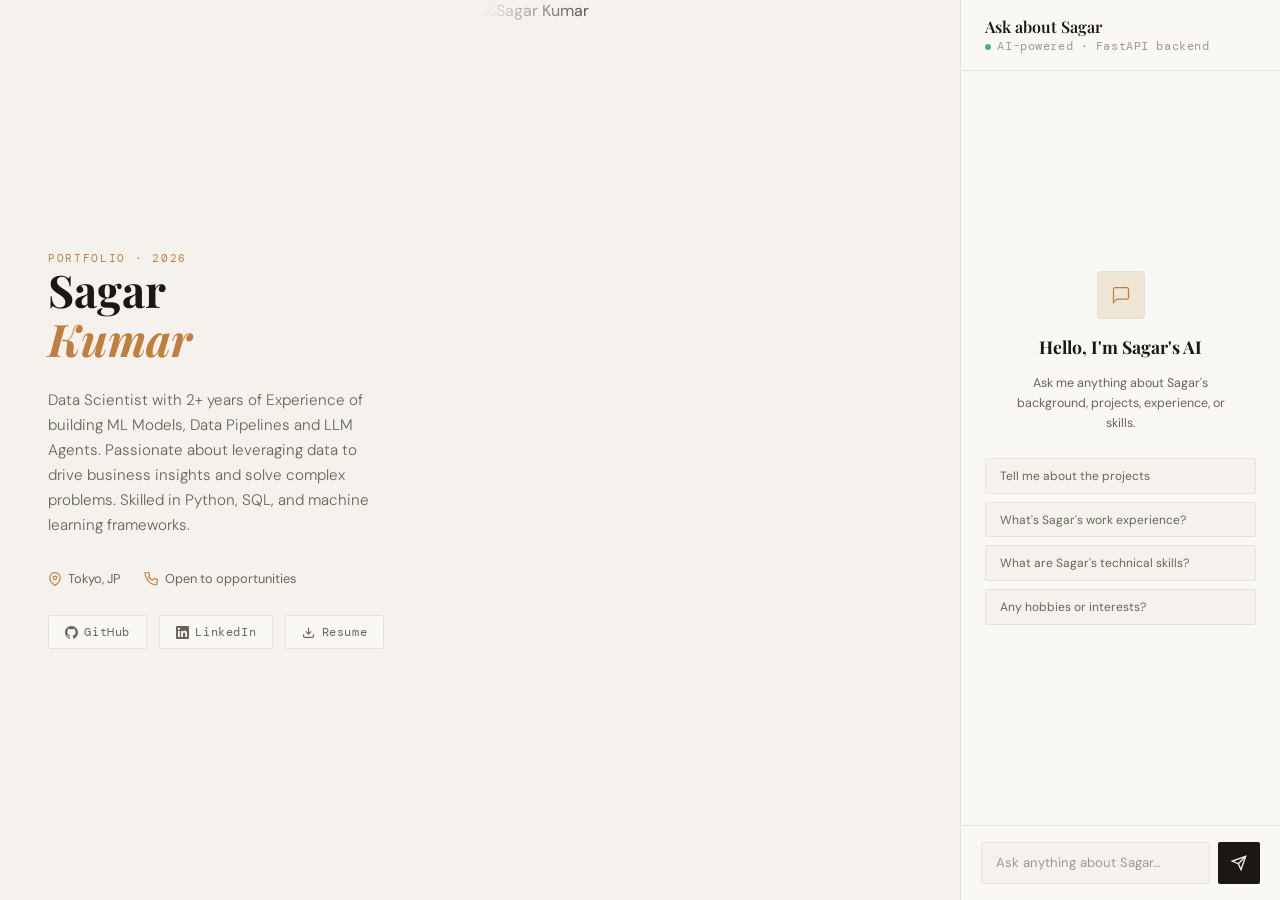
==== static/new-index.html @ 27c22b75 "New UI and backend" ====
<!DOCTYPE html>
<html lang="en">
<head>
  <meta charset="UTF-8">
  <meta name="viewport" content="width=device-width, initial-scale=1.0">
  <title>Portfolio · Sagar K</title>
  <link href="https://fonts.googleapis.com/css2?family=Playfair+Display:ital,wght@0,400;0,600;1,400&family=DM+Sans:wght@300;400;500&family=DM+Mono:wght@400;500&display=swap" rel="stylesheet">
  <link rel="stylesheet" href="/static/new-styles.css">
</head>
<body>

<div id="app">

  <!-- ══ RESUME PANEL ══ -->
  <div id="resume-panel">

    <!-- HERO -->
    <div class="hero">
      <div class="hero-left">
        <div>
          <p class="eyebrow">Portfolio · 2026</p>
          <h1 class="name">Sagar<br><em>Kumar</em></h1>
        </div>

        <p class="tagline">
          Data Scientist with 2+ years of Experience of building ML Models, Data Pipelines and LLM Agents. Passionate about leveraging data to drive business insights and solve complex problems.
          Skilled in Python, SQL, and machine learning frameworks.

        </p>

        <div class="meta-row">
          <span class="meta-item">
            <svg viewBox="0 0 24 24" fill="none" stroke="currentColor" stroke-width="2">
              <path d="M21 10c0 7-9 13-9 13s-9-6-9-13a9 9 0 0 1 18 0z"/>
              <circle cx="12" cy="10" r="3"/>
            </svg>
            Tokyo, JP
          </span>
          <span class="meta-item">
            <svg viewBox="0 0 24 24" fill="none" stroke="currentColor" stroke-width="2">
              <path d="M22 16.92v3a2 2 0 0 1-2.18 2 19.79 19.79 0 0 1-8.63-3.07A19.5 19.5 0 0 1 4.69 11.25 19.79 19.79 0 0 1 1.61 2.66 2 2 0 0 1 3.58.46h3a2 2 0 0 1 2 1.72c.127.96.361 1.903.7 2.81a2 2 0 0 1-.45 2.11L7.91 7.91a16 16 0 0 0 6.08 6.08l1.81-1.81a2 2 0 0 1 2.11-.45c.907.339 1.85.573 2.81.7A2 2 0 0 1 22 16.92z"/>
            </svg>
            Open to opportunities
          </span>
        </div>

        <div class="social-row">
          <a class="social-btn" href="https://github.com/sagarkumardse">
            <svg viewBox="0 0 24 24" fill="currentColor">
              <path d="M12 0c-6.626 0-12 5.373-12 12 0 5.302 3.438 9.8 8.207 11.387.599.111.793-.261.793-.577v-2.234c-3.338.726-4.033-1.416-4.033-1.416-.546-1.387-1.333-1.756-1.333-1.756-1.089-.745.083-.729.083-.729 1.205.084 1.839 1.237 1.839 1.237 1.07 1.834 2.807 1.304 3.492.997.107-.775.418-1.305.762-1.604-2.665-.305-5.467-1.334-5.467-5.931 0-1.311.469-2.381 1.236-3.221-.124-.303-.535-1.524.117-3.176 0 0 1.008-.322 3.301 1.23.957-.266 1.983-.399 3.003-.404 1.02.005 2.047.138 3.006.404 2.291-1.552 3.297-1.23 3.297-1.23.653 1.653.242 2.874.118 3.176.77.84 1.235 1.911 1.235 3.221 0 4.609-2.807 5.624-5.479 5.921.43.372.823 1.102.823 2.222v3.293c0 .319.192.694.801.576 4.765-1.589 8.199-6.086 8.199-11.386 0-6.627-5.373-12-12-12z"/>
            </svg>
            GitHub
          </a>
          <a class="social-btn" href="https://www.linkedin.com/in/sagar-kumar-6b721a19b/">
            <svg viewBox="0 0 24 24" fill="currentColor">
              <path d="M20.447 20.452h-3.554v-5.569c0-1.328-.027-3.037-1.852-3.037-1.853 0-2.136 1.445-2.136 2.939v5.667H9.351V9h3.414v1.561h.046c.477-.9 1.637-1.85 3.37-1.85 3.601 0 4.267 2.37 4.267 5.455v6.286zM5.337 7.433a2.062 2.062 0 0 1-2.063-2.065 2.064 2.064 0 1 1 2.063 2.065zm1.782 13.019H3.555V9h3.564v11.452zM22.225 0H1.771C.792 0 0 .774 0 1.729v20.542C0 23.227.792 24 1.771 24h20.451C23.2 24 24 23.227 24 22.271V1.729C24 .774 23.2 0 22.222 0h.003z"/>
            </svg>
            LinkedIn
          </a>
          <a class="social-btn" href="/static/images/Sagar.pdf">
            <svg viewBox="0 0 24 24" fill="none" stroke="currentColor" stroke-width="2">
              <path d="M21 15v4a2 2 0 0 1-2 2H5a2 2 0 0 1-2-2v-4"/>
              <polyline points="7 10 12 15 17 10"/>
              <line x1="12" y1="15" x2="12" y2="3"/>
            </svg>
            Resume
          </a>
        </div>
      </div>

      <div class="hero-right">
        <img class="hero-photo" src="/static/images/me_main.JPG" alt="Sagar Kumar" />
        <div class="hero-photo-overlay"></div>
      </div>
    </div>

    <!-- EXPERIENCE SECTION -->
    <div class="resume-section" id="section-experience">
      <div class="section-label">
        <span class="section-label-text">Experience</span>
        <div class="section-label-line"></div>
      </div>
      <div class="scroll-hint">scroll</div>
      <div class="h-scroll-track">
        <div class="h-scroll-inner">

          <div class="card highlight">
            <div class="card-tag">2025 - Present</div>
            <h3>Data Scientist / ML Engineer</h3>
            <p>Improved fraud and forced churn detection models to 70% precision and recall, optimized models with GridSearchCV/Optuna, and reduced sales forecasting error from 35% to 10% using LSTM.</p>
            <div class="card-meta">Rakuten Mobile - Tokyo, Japan</div>
            <div class="tag-list">
              <span class="tag">Fraud Detection</span>
              <span class="tag">Forecasting</span>
              <span class="tag">Customer Analytics</span>
            </div>
          </div>

          <div class="card">
            <div class="card-tag">2024 - 2025</div>
            <h3>Data Science Engineer</h3>
            <p>Integrated 100+ features and 15,000+ subfeatures into pipelines, refactored and tested transformer-based libraries, and developed 20+ pytest classes for edge cases.</p>
            <div class="card-meta">Rakuten Group - Tokyo, Japan</div>
            <div class="tag-list">
              <span class="tag">Search Systems</span>
              <span class="tag">Feature Engineering</span>
              <span class="tag">Data Pipelines</span>
            </div>
          </div>

          <div class="card">
            <div class="card-tag">2023 - 2023</div>
            <h3>Machine Learning Intern</h3>
            <p>Built scalable backend ML features, implemented RAG systems with OpenAI models, and improved recommendation latency by 10x.</p>
            <div class="card-meta">Stealth Startup - USA (Remote)</div>
            <div class="tag-list">
              <span class="tag">LLMs</span>
              <span class="tag">RAG</span>
              <span class="tag">Backend ML</span>
            </div>
          </div>

          <div class="card">
            <div class="card-tag">2022 - 2022</div>
            <h3>Data Intern</h3>
            <p>Built ETL flows from 10+ sources, automated EDA pipelines, and improved EDA/RCA efficiency by 1.5x through daily analytics workflows.</p>
            <div class="card-meta">Front Row - India</div>
            <div class="tag-list">
              <span class="tag">Data Analysis</span>
              <span class="tag">Automation</span>
            </div>
          </div>

        </div>
      </div>
    </div>
    <!-- PROJECTS SECTION -->
    <div class="resume-section" id="section-projects">
      <div class="section-label">
        <span class="section-label-text">Personal Projects</span>
        <div class="section-label-line"></div>
      </div>
      <div class="scroll-hint">scroll</div>
      <div class="h-scroll-track">
        <div class="h-scroll-inner">

          <div class="card wide">
            <div class="card-imgs-row">
              <div class="card-img-sm">Model Inputs</div>
              <div class="card-img-sm">Backtest</div>
            </div>
            <div class="card-tag">Research Project 2023</div>
            <h3>Algorithmic Trading Using CNN</h3>
            <p>Converted stock data into indicator images, improved generalization by 75% with sector-wise model stacking, and outperformed market benchmark with 10.68% returns.</p>
            <div class="tag-list">
              <span class="tag">CNN</span>
              <span class="tag">Deep Learning</span>
              <span class="tag">Technical Indicators</span>
            </div>
          </div>

          <div class="card">
            <div class="card-img">Summarizer Demo</div>
            <div class="card-tag">LLM Project</div>
            <h3>YouTube Video Summarizer</h3>
            <p>Built a video summarization web app with multi-model support and improved runtime by 33% using keyword-search optimization.</p>
            <div class="tag-list">
              <span class="tag">Python</span>
              <span class="tag">LLM</span>
              <span class="tag">Transformers</span>
              <span class="tag">Streamlit</span>
            </div>
          </div>

          <div class="card">
            <div class="card-img">Deepfake Benchmark</div>
            <div class="card-tag">Computer Vision</div>
            <h3>Deepfake Detection</h3>
            <p>Trained deepfake classifiers on 10,000 images, achieved 88.7% accuracy, and ranked in the top 5% in a Kaggle competition.</p>
            <div class="tag-list">
              <span class="tag">CNN</span>
              <span class="tag">Deep Learning</span>
            </div>
          </div>

          <div class="card">
            <div class="card-img">MNIST Results</div>
            <div class="card-tag">Model Comparison</div>
            <h3>Image Classification with FCNN &amp; Autoencoders</h3>
            <p>Compared FCNN and Autoencoders on MNIST, reaching 97% accuracy on clean data and 94.1% on noisy samples.</p>
            <div class="tag-list">
              <span class="tag">Deep Learning</span>
            </div>
          </div>

        </div>
      </div>
    </div>
    <!-- EDUCATION SECTION -->
    <div class="resume-section" id="section-education">
      <div class="section-label">
        <span class="section-label-text">Education</span>
        <div class="section-label-line"></div>
      </div>
      <div class="h-scroll-track">
        <div class="h-scroll-inner">

          <div class="card wide highlight">
            <div class="card-tag">2019 - 2023</div>
            <h3>B.Tech, Data Science &amp; Engineering</h3>
            <p>Indian Institute of Technology, India</p>
            <div class="card-meta">GPA: 7.90 / 10.0</div>
            <div class="tag-list">
              <span class="tag">Data Science</span>
              <span class="tag">Engineering</span>
              <span class="tag">Mathematics</span>
            </div>
          </div>

          <div class="card">
            <div class="card-tag">2019</div>
            <h3>Senior Secondary (Grade 12)</h3>
            <p>CBSE Board, India, Major: Mathematics</p>
            <div class="card-meta">GPA: 9.2 / 10.0</div>
          </div>

          <div class="card">
            <div class="card-tag">2017</div>
            <h3>Secondary (Grade 10)</h3>
            <p>CBSE Board, India, Major: Mathematics</p>
            <div class="card-meta">GPA: 9.2 / 10.0</div>
          </div>

          <div class="card">
            <div class="card-tag">Certification 2020</div>
            <h3>Algorithmic Toolbox</h3>
            <p>Coursera</p>
          </div>

          <div class="card">
            <div class="card-tag">Certification 2020</div>
            <h3>AI for Everyone</h3>
            <p>Coursera</p>
          </div>

          <div class="card">
            <div class="card-tag">Certification 2021</div>
            <h3>Cloud Engineering Track</h3>
            <p></p>
          </div>

          <div class="card">
            <div class="card-tag">Certification 2021</div>
            <h3>Data Science and Machine Learning Track</h3>
            <p></p>
          </div>

        </div>
      </div>
    </div>
    <!-- SKILLS SECTION -->
    <div class="resume-section" id="section-skills">
      <div class="section-label">
        <span class="section-label-text">Skills</span>
        <div class="section-label-line"></div>
      </div>
      <div class="h-scroll-track">
        <div class="h-scroll-inner">

          <div class="card">
            <div class="card-tag">Languages</div>
            <h3>Programming</h3>
            <div style="margin-top: 0.75rem;">
              <div class="skill-bar"><div class="skill-label"><span>Python</span><span>Expert</span></div><div class="skill-track"><div class="skill-fill" style="width:92%"></div></div></div>
              <div class="skill-bar"><div class="skill-label"><span>SQL</span><span>Expert</span></div><div class="skill-track"><div class="skill-fill" style="width:90%"></div></div></div>
            </div>
          </div>

          <div class="card">
            <div class="card-tag">Infrastructure</div>
            <h3>Cloud &amp; Tools</h3>
            <div style="margin-top: 0.75rem;">
              <div class="skill-bar"><div class="skill-label"><span>GCP</span><span>Intermediate</span></div><div class="skill-track"><div class="skill-fill" style="width:60%"></div></div></div>
              <div class="skill-bar"><div class="skill-label"><span>Pyspark</span><span>Advanced</span></div><div class="skill-track"><div class="skill-fill" style="width:85%"></div></div></div>
              <div class="skill-bar"><div class="skill-label"><span>TensorFlow</span><span>Advanced</span></div><div class="skill-track"><div class="skill-fill" style="width:80%"></div></div></div>
              <div class="skill-bar"><div class="skill-label"><span>GitHub</span><span>Advanced</span></div><div class="skill-track"><div class="skill-fill" style="width:78%"></div></div></div>
            </div>
          </div>

          <div class="card">
            <div class="card-tag">Skills</div>
            <h3>Analytics and ML</h3>
            <div style="margin-top: 0.75rem;">
              <div class="skill-bar"><div class="skill-label"><span>Machine Learning and Stats</span><span>Expert</span></div><div class="skill-track"><div class="skill-fill" style="width:92%"></div></div></div>
              <div class="skill-bar"><div class="skill-label"><span>Deep Learning</span><span>Intermediate</span></div><div class="skill-track"><div class="skill-fill" style="width:60%"></div></div></div>
              <div class="skill-bar"><div class="skill-label"><span>Analytics</span><span>Advanced</span></div><div class="skill-track"><div class="skill-fill" style="width:82%"></div></div></div>
            </div>
          </div>

        </div>
      </div>
    </div>

    <!-- HOBBIES SECTION -->
    <div class="resume-section" id="section-hobbies">
      <div class="section-label">
        <span class="section-label-text">Hobbies &amp; Interests</span>
        <div class="section-label-line"></div>
      </div>
      <div class="h-scroll-track">
        <div class="h-scroll-inner">

            <div class="card hobby-card" tabindex="0" role="button" aria-label="Toggle hobby details">
              <div class="hobby-media">
                <div class="card-imgs-row">
                  <div class="card-img-sm" style="background-image: url('/static/images/hiking.JPG');"></div>
                </div>
              </div>
              <div class="hobby-overlay">
                <div class="card-tag">Outdoors</div>
                <h3>Hiking &amp; Mountaineering</h3>
                <p>Mt. Fuji and Kita Dake in Japan, many more to come.</p>
              </div>
            </div>
            <div class="card hobby-card" tabindex="0" role="button" aria-label="Toggle hobby details">
              <div class="hobby-media">
                  <div class="card-img" style="background-image: url('/static/images/shimanami.JPG');"></div>
              </div>
              <div class="hobby-overlay">
                <div class="card-tag">Outdoors</div>
                <h3>Cycling</h3>
                <p>Cycling across the 7 islands in Shimanami Kaido Hiroshima, Japan.</p>
              </div>
            </div>
            <div class="card hobby-card" tabindex="0" role="button" aria-label="Toggle hobby details">
              <div class="hobby-media">
                  <div class="card-img" style="background-image: url('/static/images/dreamy.jpg');"></div>
              </div>
              <div class="hobby-overlay">
                <div class="card-tag">Creative</div>
                <h3>Photography</h3>
                <p>Shooting on Canon R50. Cyberpuck phogoraphy</p>
              </div>
            </div>

            <div class="card hobby-card" tabindex="0" role="button" aria-label="Toggle hobby details">
              <div class="hobby-media">
                  <div class="card-img" style="background-image: url('/static/images/fuji_main.JPG');"></div>
              </div>
              <div class="hobby-overlay">
                <div class="card-tag">Creative</div>
                <h3>Photography</h3>
                <p>Nature photography near Zushi beach. An award winning photo in a local competition.</p>
              </div>
            </div>
            <div class="card hobby-card" tabindex="0" role="button" aria-label="Toggle hobby details">
              <div class="hobby-media">
                  <div class="card-img" style="background-image: url('/static/images/moon.jpg');"></div>
              </div>
              <div class="hobby-overlay">
                <div class="card-tag">Photography</div>
                <h3>City & Nature</h3>
                <p>Photographing urban landscapes and natural scenes in Tokyo.</p>
              </div>
            </div>
            

            

        </div>
      </div>
    </div>

  </div><!-- /resume-panel -->

  <!-- ══ CHAT PANEL ══ -->
  <div id="chat-panel">
    <div class="chat-header" id="chat-header">
      <div class="chat-header-info">
        <div class="chat-header-title">Ask about Sagar</div>
        <div class="chat-header-sub"><span class="status-dot"></span>AI-powered &middot; FastAPI backend</div>
      </div>
      <button class="chat-toggle-btn" aria-label="Toggle chat">
        <svg viewBox="0 0 24 24" fill="none" stroke="currentColor" stroke-width="2"><polyline points="18 15 12 9 6 15"/></svg>
      </button>
    </div>

    <!-- Welcome state (shown before first message) -->
    <div class="chat-welcome" id="chat-welcome">
      <div class="chat-welcome-icon">
        <svg width="20" height="20" viewBox="0 0 24 24" fill="none" stroke="currentColor" stroke-width="1.5">
          <path d="M21 15a2 2 0 0 1-2 2H7l-4 4V5a2 2 0 0 1 2-2h14a2 2 0 0 1 2 2z"/>
        </svg>
      </div>
      <h3>Hello, I'm Sagar's AI</h3>
      <p>Ask me anything about Sagar's background, projects, experience, or skills.</p>
      <div class="suggested-pills">
        <button class="pill" onclick="sendSuggestion(this.textContent)">Tell me about the projects</button>
        <button class="pill" onclick="sendSuggestion(this.textContent)">What's Sagar's work experience?</button>
        <button class="pill" onclick="sendSuggestion(this.textContent)">What are Sagar's technical skills?</button>
        <button class="pill" onclick="sendSuggestion(this.textContent)">Any hobbies or interests?</button>
      </div>
    </div>

    <!-- Messages container (hidden until chat starts) -->
    <div id="messages" style="display: none;"></div>

    <div class="chat-input-area">
      <div class="input-row">
        <textarea id="chat-input" placeholder="Ask anything about Sagar…" rows="1"></textarea>
        <button id="send-btn" onclick="sendMessage()">
          <svg viewBox="0 0 24 24" fill="none" stroke="currentColor" stroke-width="2">
            <line x1="22" y1="2" x2="11" y2="13"/>
            <polygon points="22 2 15 22 11 13 2 9 22 2"/>
          </svg>
        </button>
      </div>
    </div>
  </div><!-- /chat-panel -->

</div><!-- /app -->

<script src="/static/new-chat.js"></script>
</body>
</html>
---- static/new-styles.css ----
*, *::before, *::after { box-sizing: border-box; margin: 0; padding: 0; }


:root {
  --bg: #f5f2ee;
  --surface: #faf8f5;
  --border: #e8e2d9;
  --text-primary: #1a1714;
  --text-secondary: #6b635a;
  --text-muted: #a09890;
  --accent: #c17f3e;
  --accent-light: #f0e6d6;
  --chat-user: #1a1714;
  --chat-ai: #ffffff;
  --transition: 0.5s cubic-bezier(0.4, 0, 0.2, 1);

  /* Desktop panel widths */
  --resume-w-default: 75%;
  --resume-w-active: 50%;
  --chat-w-default: 25%;
  --chat-w-active: 50%;

  /* Mobile drawer heights */
  --chat-h-collapsed: 56px;
  --chat-h-open: 55vh;
}

html { scroll-behavior: smooth; }

body {
  font-family: 'DM Sans', sans-serif;
  background: var(--bg);
  color: var(--text-primary);
  min-height: 100vh;
  overflow: hidden;
}

/* ════════════════════════════════════
   DESKTOP LAYOUT  (side-by-side)
════════════════════════════════════ */
#app {
  display: flex;
  flex-direction: row;
  height: 100vh;
  width: 100vw;
  overflow: hidden;
}

/* ── RESUME PANEL ── */
#resume-panel {
  width: var(--resume-w-default);
  transition: width var(--transition);
  overflow-y: auto;
  overflow-x: hidden;
  background: var(--bg);
  position: relative;
  scrollbar-width: thin;
  scrollbar-color: var(--border) transparent;
  flex-shrink: 0;
}
#resume-panel::-webkit-scrollbar { width: 4px; }
#resume-panel::-webkit-scrollbar-thumb { background: var(--border); border-radius: 2px; }

#app.chat-active #resume-panel { width: var(--resume-w-active); }

/* ── CHAT PANEL (desktop) ── */
#chat-panel {
  width: var(--chat-w-default);
  transition: width var(--transition);
  background: var(--surface);
  border-left: 1px solid var(--border);
  display: flex;
  flex-direction: column;
  height: 100vh;
  overflow: hidden;
  flex-shrink: 0;
}
#app.chat-active #chat-panel { width: var(--chat-w-active); }

/* ════════════════════════════════════
   HERO
════════════════════════════════════ */
.hero {
  min-height: 100vh;
  display: grid;
  grid-template-columns: 1fr 1fr;
  gap: 0;
  position: relative;
}

.hero-left {
  padding: 3rem 2.5rem 3rem 3rem;
  display: flex;
  flex-direction: column;
  justify-content: center;
  gap: 1.5rem;
}

.hero-right {
  position: relative;
  overflow: hidden;
}

.hero-photo {
  width: 100%;
  height: 100%;
  object-fit: cover;
  display: block;
  filter: grayscale(15%);
}

.hero-photo-placeholder {
  width: 100%;
  height: 100%;
  background: linear-gradient(135deg, #d4c4b0 0%, #b8a898 40%, #9e8e80 100%);
  display: flex;
  align-items: center;
  justify-content: center;
}

.hero-photo-placeholder svg {
  width: 120px;
  height: 120px;
  opacity: 0.3;
}

.hero-photo-overlay {
  position: absolute;
  inset: 0;
  background: linear-gradient(to right, var(--bg) 0%, transparent 30%);
  pointer-events: none;
}

.eyebrow {
  font-family: 'DM Mono', monospace;
  font-size: 0.7rem;
  letter-spacing: 0.15em;
  text-transform: uppercase;
  color: var(--accent);
}

h1.name {
  font-family: 'Playfair Display', serif;
  font-size: clamp(2rem, 3.5vw, 3.5rem);
  line-height: 1.1;
  color: var(--text-primary);
}

h1.name em {
  font-style: italic;
  color: var(--accent);
}

.tagline {
  font-size: 0.95rem;
  color: var(--text-secondary);
  line-height: 1.65;
  max-width: 340px;
  font-weight: 300;
}

.meta-row {
  display: flex;
  gap: 1.5rem;
  flex-wrap: wrap;
  margin-top: 0.5rem;
}

.meta-item {
  display: flex;
  align-items: center;
  gap: 0.4rem;
  font-size: 0.8rem;
  color: var(--text-secondary);
}
.meta-item svg { width: 14px; height: 14px; color: var(--accent); }

.social-row {
  display: flex;
  gap: 0.75rem;
  flex-wrap: wrap;
  margin-top: 0.25rem;
}

.social-btn {
  display: flex;
  align-items: center;
  gap: 0.4rem;
  padding: 0.5rem 1rem;
  border: 1px solid var(--border);
  border-radius: 2px;
  font-size: 0.75rem;
  font-family: 'DM Mono', monospace;
  letter-spacing: 0.05em;
  color: var(--text-secondary);
  text-decoration: none;
  background: var(--surface);
  transition: all 0.2s;
  cursor: pointer;
}
.social-btn:hover { border-color: var(--accent); color: var(--accent); background: var(--accent-light); }
.social-btn svg { width: 13px; height: 13px; }

/* ════════════════════════════════════
   RESUME SECTIONS
════════════════════════════════════ */
.section-label {
  padding: 2rem 3rem 0.75rem;
  display: flex;
  align-items: center;
  gap: 1rem;
}

.section-label-text {
  font-family: 'DM Mono', monospace;
  font-size: 0.65rem;
  letter-spacing: 0.2em;
  text-transform: uppercase;
  color: var(--text-muted);
  white-space: nowrap;
}

.section-label-line {
  flex: 1;
  height: 1px;
  background: var(--border);
}

.h-scroll-track {
  overflow-x: auto;
  overflow-y: visible;
  scrollbar-width: none;
  padding: 0.5rem 3rem 2rem;
  -webkit-overflow-scrolling: touch;
}
.h-scroll-track::-webkit-scrollbar { display: none; }

.h-scroll-inner {
  display: flex;
  gap: 1.25rem;
  width: max-content;
  padding-bottom: 0.5rem;
}

/* ── CARDS ── */
.card {
  background: var(--surface);
  border: 1px solid var(--border);
  border-radius: 3px;
  padding: 1.5rem;
  width: 280px;
  flex-shrink: 0;
  transition: box-shadow 0.2s, transform 0.2s;
  position: relative;
}
.card:hover { box-shadow: 0 4px 20px rgba(0,0,0,0.08); transform: translateY(-2px); }
.card.wide { width: 340px; }
.card.highlight { border-color: var(--accent); }

.card-tag {
  font-family: 'DM Mono', monospace;
  font-size: 0.6rem;
  letter-spacing: 0.12em;
  text-transform: uppercase;
  color: var(--accent);
  margin-bottom: 0.6rem;
}

.card h3 {
  font-family: 'Playfair Display', serif;
  font-size: 1rem;
  font-weight: 600;
  margin-bottom: 0.4rem;
  line-height: 1.3;
}

.card p {
  font-size: 0.8rem;
  color: var(--text-secondary);
  line-height: 1.6;
  font-weight: 300;
}

.card-meta {
  margin-top: 0.75rem;
  font-size: 0.72rem;
  color: var(--text-muted);
  font-family: 'DM Mono', monospace;
}

.card-img {
  width: 100%;
  height: 120px;
  border-radius: 2px;
  margin-bottom: 0.75rem;
  background: linear-gradient(135deg, var(--accent-light), var(--border));
  display: flex;
  align-items: center;
  justify-content: center;
  font-family: 'DM Mono', monospace;
  font-size: 0.65rem;
  color: var(--text-muted);
  letter-spacing: 0.1em;
}

.tag-list {
  display: flex;
  flex-wrap: wrap;
  gap: 0.35rem;
  margin-top: 0.75rem;
}

.tag {
  font-size: 0.65rem;
  font-family: 'DM Mono', monospace;
  padding: 0.2rem 0.5rem;
  background: var(--accent-light);
  color: var(--accent);
  border-radius: 1px;
  letter-spacing: 0.05em;
}

.card-imgs-row {
  display: flex;
  gap: 0.5rem;
  margin-bottom: 0.75rem;
}

.card-img-sm {
  flex: 1;
  height: 80px;
  border-radius: 2px;
  background: linear-gradient(135deg, var(--border), #c8bdb0);
  display: flex;
  align-items: center;
  justify-content: center;
  font-size: 0.6rem;
  font-family: 'DM Mono', monospace;
  color: var(--text-muted);
}

#section-hobbies .hobby-card {
  width: 300px;
  aspect-ratio: 4 / 3;
  padding: 0;
  overflow: hidden;
  position: relative;
  cursor: pointer;
}

#section-hobbies .hobby-card:hover {
  transform: none;
}

#section-hobbies .hobby-media {
  position: absolute;
  inset: 0;
  opacity: 0.65;
  transition: opacity 0.22s ease;
}

#section-hobbies .hobby-card.is-active .hobby-media {
  opacity: 1;
}

#section-hobbies .hobby-media .card-img,
#section-hobbies .hobby-media .card-imgs-row {
  width: 100%;
  height: 100%;
  margin: 0;
  border-radius: 0;
  background-size: cover;
  background-position: center;
  background-repeat: no-repeat;
}

#section-hobbies .hobby-media .card-img-sm {
  width: 100%;
  height: 100%;
  border-radius: 0;
  background-size: cover;
  background-position: center;
  background-repeat: no-repeat;
}

#section-hobbies .hobby-overlay {
  position: absolute;
  inset: 0;
  padding: 1rem;
  display: flex;
  flex-direction: column;
  justify-content: flex-end;
  background: linear-gradient(to top, rgba(18, 18, 18, 0.78), rgba(18, 18, 18, 0.12));
  opacity: 0;
  transition: opacity 0.22s ease;
}

#section-hobbies .hobby-card.is-active .hobby-overlay {
  opacity: 1;
}

#section-hobbies .hobby-overlay .card-tag {
  color: #f2d6b2;
}

#section-hobbies .hobby-overlay h3 {
  color: #fff;
  margin-bottom: 0.3rem;
}

#section-hobbies .hobby-overlay p {
  color: rgba(255, 255, 255, 0.92);
}

/* ── SKILLS ── */
.skill-bar { margin-bottom: 0.8rem; }
.skill-label {
  display: flex;
  justify-content: space-between;
  font-size: 0.75rem;
  margin-bottom: 0.3rem;
  color: var(--text-secondary);
}
.skill-label span:last-child { font-family: 'DM Mono', monospace; font-size: 0.65rem; color: var(--text-muted); }
.skill-track { height: 2px; background: var(--border); border-radius: 1px; }
.skill-fill { height: 100%; background: var(--accent); border-radius: 1px; transition: width 1s ease; }

/* ── SECTION PADDING & HIGHLIGHT ── */
.resume-section { padding-bottom: 1rem; transition: opacity 0.3s; }
.resume-section:last-child { padding-bottom: 4rem; }
.resume-section.dimmed { opacity: 0.4; }
.resume-section.highlighted { opacity: 1; }

.section-highlight-bar {
  width: 3px;
  background: var(--accent);
  position: absolute;
  left: 0; top: 0; bottom: 0;
  opacity: 0;
  transition: opacity 0.3s;
}
.resume-section.highlighted .section-highlight-bar { opacity: 1; }

.scroll-hint {
  display: flex;
  align-items: center;
  gap: 0.5rem;
  padding: 0 3rem;
  margin-bottom: 0.5rem;
  font-size: 0.65rem;
  font-family: 'DM Mono', monospace;
  color: var(--text-muted);
  letter-spacing: 0.1em;
}
.scroll-hint::after { content: '→→→'; letter-spacing: 0.3em; }

/* ════════════════════════════════════
   CHAT — SHARED STYLES
════════════════════════════════════ */
.chat-header {
  padding: 1rem 1.5rem;
  border-bottom: 1px solid var(--border);
  flex-shrink: 0;
  display: flex;
  align-items: center;
  justify-content: space-between;
  gap: 0.75rem;
}

.chat-header-info { flex: 1; min-width: 0; }

.chat-header-title {
  font-family: 'Playfair Display', serif;
  font-size: 1rem;
  font-weight: 600;
  margin-bottom: 0.15rem;
}

.chat-header-sub {
  font-size: 0.72rem;
  color: var(--text-muted);
  font-family: 'DM Mono', monospace;
  letter-spacing: 0.05em;
}

.status-dot {
  display: inline-block;
  width: 6px;
  height: 6px;
  border-radius: 50%;
  background: #4caf7d;
  margin-right: 0.4rem;
  animation: pulse-dot 2s infinite;
}
@keyframes pulse-dot {
  0%, 100% { opacity: 1; }
  50% { opacity: 0.4; }
}

/* Mobile toggle — hidden on desktop */
.chat-toggle-btn {
  display: none;
  background: none;
  border: none;
  cursor: pointer;
  color: var(--text-muted);
  padding: 0.25rem;
  flex-shrink: 0;
  transition: color 0.2s;
}
.chat-toggle-btn svg { width: 20px; height: 20px; display: block; }
.chat-toggle-btn:hover { color: var(--accent); }

/* ── MESSAGES ── */
#messages {
  flex: 1;
  overflow-y: auto;
  padding: 1.25rem;
  display: flex;
  flex-direction: column;
  gap: 1rem;
  scrollbar-width: thin;
  scrollbar-color: var(--border) transparent;
}
#messages::-webkit-scrollbar { width: 3px; }
#messages::-webkit-scrollbar-thumb { background: var(--border); }

.msg {
  max-width: 88%;
  animation: fade-up 0.3s ease;
}
@keyframes fade-up {
  from { opacity: 0; transform: translateY(8px); }
  to { opacity: 1; transform: translateY(0); }
}

.msg.user { align-self: flex-end; }
.msg.assistant { align-self: flex-start; }

.msg-bubble {
  padding: 0.75rem 1rem;
  border-radius: 3px;
  font-size: 0.82rem;
  line-height: 1.6;
  font-weight: 400;
}
.msg.user .msg-bubble { background: var(--chat-user); color: #f5f2ee; }
.msg.assistant .msg-bubble { background: var(--chat-ai); border: 1px solid var(--border); color: var(--text-primary); }
.msg.assistant .msg-bubble p { margin: 0 0 0.5rem 0; }
.msg.assistant .msg-bubble p:last-child { margin-bottom: 0; }
.msg.assistant .msg-bubble h4 {
  margin: 0.25rem 0 0.45rem;
  font-size: 0.82rem;
  font-family: 'DM Sans', sans-serif;
  font-weight: 600;
  letter-spacing: 0.01em;
}
.msg.assistant .msg-bubble ul,
.msg.assistant .msg-bubble ol {
  margin: 0.2rem 0 0.6rem 1.1rem;
  padding: 0;
}
.msg.assistant .msg-bubble li { margin-bottom: 0.3rem; }
.msg.assistant .msg-bubble li:last-child { margin-bottom: 0; }
.msg.assistant .msg-bubble code {
  font-family: 'DM Mono', monospace;
  font-size: 0.75rem;
  background: #f4efe8;
  border: 1px solid var(--border);
  border-radius: 2px;
  padding: 0.05rem 0.25rem;
}

.msg-time {
  font-size: 0.62rem;
  color: var(--text-muted);
  font-family: 'DM Mono', monospace;
  margin-top: 0.3rem;
  padding: 0 0.25rem;
}
.msg.user .msg-time { text-align: right; }

/* ── TYPING ── */
.typing-indicator {
  display: flex;
  gap: 4px;
  padding: 0.75rem 1rem;
  background: var(--chat-ai);
  border: 1px solid var(--border);
  border-radius: 3px;
  width: fit-content;
  align-self: flex-start;
}
.typing-dot {
  width: 5px; height: 5px;
  border-radius: 50%;
  background: var(--text-muted);
  animation: typing 1.2s infinite;
}
.typing-dot:nth-child(2) { animation-delay: 0.2s; }
.typing-dot:nth-child(3) { animation-delay: 0.4s; }
@keyframes typing {
  0%, 100% { transform: translateY(0); opacity: 0.4; }
  50% { transform: translateY(-4px); opacity: 1; }
}

/* ── WELCOME STATE ── */
.chat-welcome {
  flex: 1;
  display: flex;
  flex-direction: column;
  align-items: center;
  justify-content: center;
  gap: 1rem;
  padding: 2rem 1.5rem;
  text-align: center;
  overflow-y: auto;
}

.chat-welcome-icon {
  width: 48px; height: 48px;
  background: var(--accent-light);
  border: 1px solid var(--border);
  border-radius: 3px;
  display: flex;
  align-items: center;
  justify-content: center;
  color: var(--accent);
  flex-shrink: 0;
}

.chat-welcome h3 {
  font-family: 'Playfair Display', serif;
  font-size: 1.1rem;
  color: var(--text-primary);
}

.chat-welcome p {
  font-size: 0.78rem;
  color: var(--text-secondary);
  line-height: 1.6;
  max-width: 220px;
}

.suggested-pills {
  display: flex;
  flex-direction: column;
  gap: 0.5rem;
  width: 100%;
  margin-top: 0.5rem;
}

.pill {
  padding: 0.55rem 0.9rem;
  border: 1px solid var(--border);
  border-radius: 2px;
  font-size: 0.75rem;
  background: var(--bg);
  color: var(--text-secondary);
  cursor: pointer;
  text-align: left;
  transition: all 0.15s;
  font-family: 'DM Sans', sans-serif;
}
.pill:hover { border-color: var(--accent); color: var(--accent); background: var(--accent-light); }

/* ── INPUT ── */
.chat-input-area {
  padding: 1rem 1.25rem;
  border-top: 1px solid var(--border);
  flex-shrink: 0;
  background: var(--surface);
}

.input-row {
  display: flex;
  gap: 0.5rem;
  align-items: flex-end;
}

#chat-input {
  flex: 1;
  padding: 0.65rem 0.85rem;
  border: 1px solid var(--border);
  border-radius: 2px;
  background: var(--bg);
  font-family: 'DM Sans', sans-serif;
  font-size: 0.82rem;
  color: var(--text-primary);
  resize: none;
  min-height: 42px;
  max-height: 120px;
  outline: none;
  transition: border-color 0.2s;
  line-height: 1.5;
}
#chat-input:focus { border-color: var(--accent); }
#chat-input::placeholder { color: var(--text-muted); }

#send-btn {
  width: 42px; height: 42px;
  background: var(--chat-user);
  border: none;
  border-radius: 2px;
  cursor: pointer;
  display: flex;
  align-items: center;
  justify-content: center;
  flex-shrink: 0;
  transition: background 0.2s, transform 0.1s;
  color: #f5f2ee;
}
#send-btn:hover { background: var(--accent); }
#send-btn:active { transform: scale(0.95); }
#send-btn svg { width: 16px; height: 16px; }


/* ════════════════════════════════════
   TABLET  768px – 1023px
════════════════════════════════════ */
@media (max-width: 1023px) and (min-width: 768px) {
  :root {
    --resume-w-default: 60%;
    --resume-w-active: 50%;
    --chat-w-default: 40%;
    --chat-w-active: 50%;
  }

  .hero {
    grid-template-columns: 1fr;
    min-height: auto;
  }

  .hero-right {
    height: 40vw;
    min-height: 200px;
  }

  .hero-photo-overlay {
    background: linear-gradient(to bottom, transparent 50%, var(--bg) 100%);
  }

  .hero-left {
    padding: 2rem 2rem 2rem;
    gap: 1.2rem;
  }

  .tagline { max-width: 100%; }

  .section-label { padding: 1.5rem 2rem 0.75rem; }
  .h-scroll-track { padding: 0.5rem 2rem 1.5rem; }
  .scroll-hint { padding: 0 2rem; }

  .card { width: 240px; }
  .card.wide { width: 300px; }
}


/* ════════════════════════════════════
   MOBILE  < 768px
   Chat becomes a bottom drawer
════════════════════════════════════ */
@media (max-width: 767px) {

  body { overflow: hidden; }

  #app {
    flex-direction: column;
    position: relative;
    height: 100vh;
  }

  /* Resume fills space above the drawer */
  #resume-panel {
    width: 100% !important;
    flex: 1;
    height: auto;
    min-height: 0;
    transition: none;
  }

  /* Chat drawer anchored to bottom */
  #chat-panel {
    width: 100% !important;
    height: var(--chat-h-collapsed);
    min-height: var(--chat-h-collapsed);
    transition: height var(--transition);
    border-left: none;
    border-top: 2px solid var(--border);
    flex-shrink: 0;
    overflow: hidden;
  }

  /* Expanded state */
  #app.chat-active #chat-panel {
    height: var(--chat-h-open);
  }

  /* Resume shrinks when drawer opens */
  #app.chat-active #resume-panel {
    flex: none;
    height: calc(100vh - var(--chat-h-open));
  }

  /* Show the chevron toggle */
  .chat-toggle-btn { display: flex; align-items: center; }

  /* Rotate chevron when open */
  #app.chat-active .chat-toggle-btn svg {
    transform: rotate(180deg);
  }

  /* Tap anywhere on header to toggle */
  .chat-header { cursor: pointer; user-select: none; }

  /* ── Hero: photo on top, info below ── */
  .hero {
    display: flex;
    flex-direction: column;
    min-height: auto;
  }

  .hero-right {
    order: 1;
    height: 42vw;
    min-height: 150px;
    max-height: 240px;
  }

  .hero-photo-placeholder svg { width: 60px; height: 60px; }
  .hero-photo-overlay {
    background: linear-gradient(to bottom, transparent 50%, var(--bg) 100%);
  }

  .hero-left {
    order: 2;
    padding: 1.5rem 1.25rem 1.75rem;
    gap: 1rem;
  }

  h1.name { font-size: clamp(1.8rem, 7vw, 2.4rem); }
  .tagline { font-size: 0.85rem; max-width: 100%; }

  .meta-row { gap: 0.75rem; }
  .social-row { gap: 0.5rem; }
  .social-btn { padding: 0.4rem 0.7rem; font-size: 0.7rem; }

  /* Tighter section padding */
  .section-label { padding: 1.25rem 1.25rem 0.5rem; }
  .h-scroll-track { padding: 0.4rem 1.25rem 1.25rem; }
  .scroll-hint { padding: 0 1.25rem; }
  .resume-section:last-child { padding-bottom: 1rem; }

  /* Slightly smaller cards */
  .card { width: 230px; padding: 1.1rem; }
  .card.wide { width: 270px; }
  .card-img { height: 95px; }
  .card-img-sm { height: 65px; }

  /* Welcome: compact for small drawer */
  .chat-welcome {
    padding: 0.75rem 1rem;
    gap: 0.5rem;
    justify-content: flex-start;
  }
  .chat-welcome-icon { width: 32px; height: 32px; }
  .chat-welcome h3 { font-size: 0.88rem; }
  .chat-welcome p { font-size: 0.7rem; max-width: 100%; }

  .suggested-pills {
    display: grid;
    grid-template-columns: 1fr 1fr;
    gap: 0.35rem;
  }
  .pill { padding: 0.4rem 0.6rem; font-size: 0.7rem; }

  #messages { padding: 0.75rem 1rem; gap: 0.6rem; }
  .msg-bubble { font-size: 0.78rem; padding: 0.6rem 0.8rem; }
  .chat-input-area { padding: 0.6rem 1rem; }
}


/* ════════════════════════════════════
   SMALL MOBILE  < 420px
════════════════════════════════════ */
@media (max-width: 419px) {
  :root {
    --chat-h-open: 58vh;
  }

  h1.name { font-size: 1.7rem; }
  .card { width: 200px; }
  .card.wide { width: 240px; }

  /* Stack pills vertically on tiny screens */
  .suggested-pills { grid-template-columns: 1fr; }

  /* Hide social btn text, icon only */
  .social-btn-label { display: none; }
  .social-btn { padding: 0.4rem 0.55rem; }
}
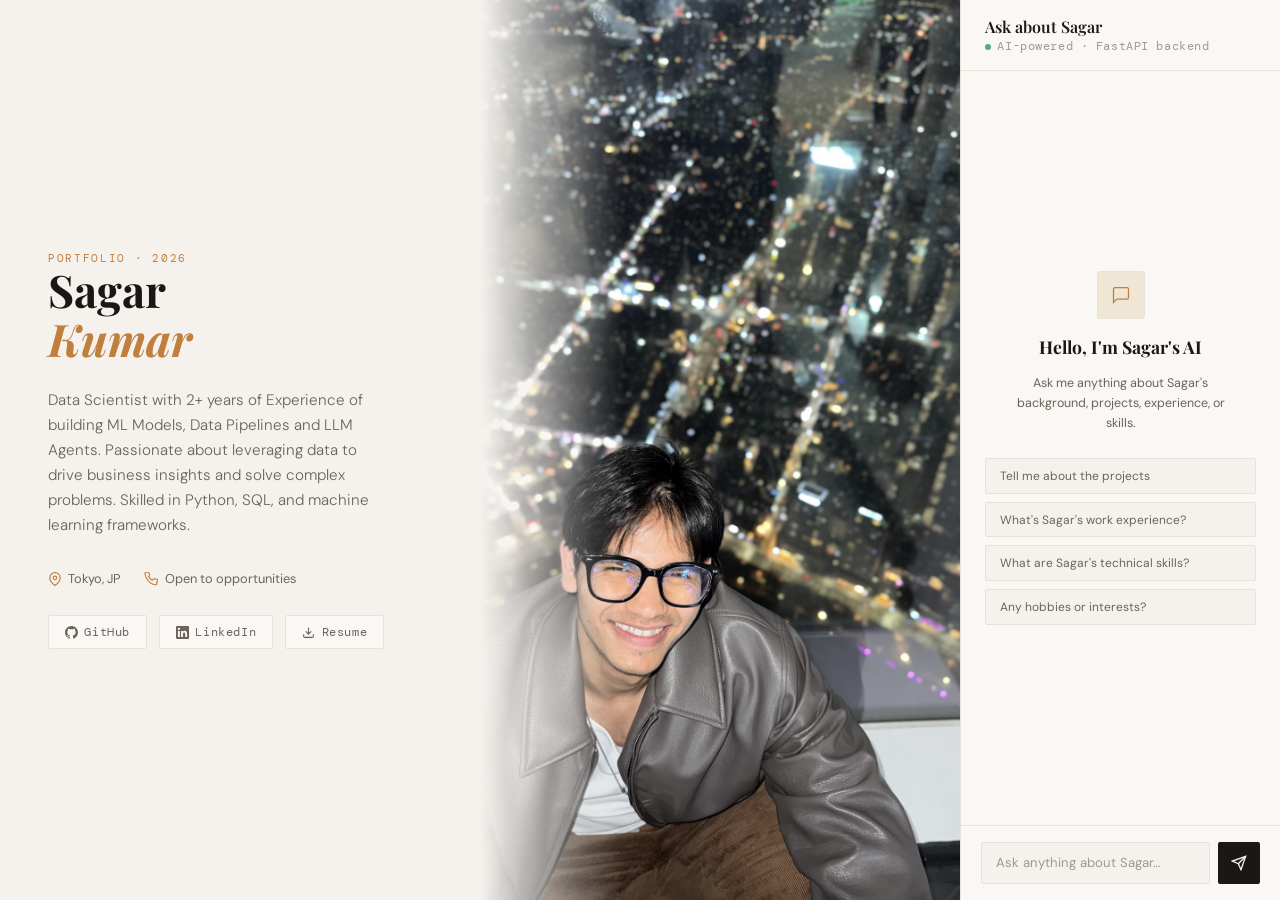
==== commit 258c7821: "add new happy image" ====
--- a/static/new-index.html
+++ b/static/new-index.html
@@ -2,7 +2,7 @@
 <html lang="en">
 <head>
   <meta charset="UTF-8">
-  <meta name="viewport" content="width=device-width, initial-scale=1.0">
+  <meta name="viewport" content="width=device-width, initial-scale=1.0, viewport-fit=cover">
   <title>Portfolio · Sagar K</title>
   <link href="https://fonts.googleapis.com/css2?family=Playfair+Display:ital,wght@0,400;0,600;1,400&family=DM+Sans:wght@300;400;500&family=DM+Mono:wght@400;500&display=swap" rel="stylesheet">
   <link rel="stylesheet" href="/static/new-styles.css">
@@ -57,7 +57,7 @@
             </svg>
             LinkedIn
           </a>
-          <a class="social-btn" href="/static/images/Sagar.pdf">
+          <a class="social-btn" href="/static/images/Sagar_feb_26.pdf">
             <svg viewBox="0 0 24 24" fill="none" stroke="currentColor" stroke-width="2">
               <path d="M21 15v4a2 2 0 0 1-2 2H5a2 2 0 0 1-2-2v-4"/>
               <polyline points="7 10 12 15 17 10"/>
@@ -69,7 +69,7 @@
       </div>
 
       <div class="hero-right">
-        <img class="hero-photo" src="/static/images/me_main.JPG" alt="Sagar Kumar" />
+        <img class="hero-photo" src="/static/images/my_photo2.jpeg" alt="Sagar Kumar" />
         <div class="hero-photo-overlay"></div>
       </div>
     </div>
@@ -137,17 +137,31 @@
     <!-- PROJECTS SECTION -->
     <div class="resume-section" id="section-projects">
       <div class="section-label">
-        <span class="section-label-text">Personal Projects</span>
+        <span class="section-label-text">Selected Projects</span>
         <div class="section-label-line"></div>
       </div>
       <div class="scroll-hint">scroll</div>
       <div class="h-scroll-track">
         <div class="h-scroll-inner">
 
+          <div class="card wide highlight">
+            <div class="card-img" style="background-image: url('https://images.unsplash.com/photo-1516321318423-f06f85e504b3?auto=format&fit=crop&w=1200&h=600&q=80');"></div>
+            <div class="card-tag">LLM Product 2026</div>
+            <h3>AI Resume Copilot + Meeting Scheduler</h3>
+            <p>Built a production-ready AI Resume Copilot with LangChain and Groq, plus context-aware multi-turn meeting scheduling and API integrations.</p>
+            <div class="tag-list">
+              <span class="tag">FastAPI</span>
+              <span class="tag">LangChain</span>
+              <span class="tag">Groq</span>
+              <span class="tag">BM25</span>
+              <span class="tag">Railway</span>
+            </div>
+          </div>
+
           <div class="card wide">
             <div class="card-imgs-row">
-              <div class="card-img-sm">Model Inputs</div>
-              <div class="card-img-sm">Backtest</div>
+              <div class="card-img-sm" style="background-image: url('https://images.unsplash.com/photo-1611974789855-9c2a0a7236a3?auto=format&fit=crop&w=800&h=500&q=80');"></div>
+              <div class="card-img-sm" style="background-image: url('https://images.unsplash.com/photo-1559526324-593bc073d938?auto=format&fit=crop&w=800&h=500&q=80');"></div>
             </div>
             <div class="card-tag">Research Project 2023</div>
             <h3>Algorithmic Trading Using CNN</h3>
@@ -160,7 +174,7 @@
           </div>
 
           <div class="card">
-            <div class="card-img">Summarizer Demo</div>
+            <div class="card-img" style="background-image: url('https://images.unsplash.com/photo-1485846234645-a62644f84728?auto=format&fit=crop&w=900&h=550&q=80');"></div>
             <div class="card-tag">LLM Project</div>
             <h3>YouTube Video Summarizer</h3>
             <p>Built a video summarization web app with multi-model support and improved runtime by 33% using keyword-search optimization.</p>
@@ -173,7 +187,7 @@
           </div>
 
           <div class="card">
-            <div class="card-img">Deepfake Benchmark</div>
+            <div class="card-img" style="background-image: url('https://images.unsplash.com/photo-1677442136019-21780ecad995?auto=format&fit=crop&w=900&h=550&q=80');"></div>
             <div class="card-tag">Computer Vision</div>
             <h3>Deepfake Detection</h3>
             <p>Trained deepfake classifiers on 10,000 images, achieved 88.7% accuracy, and ranked in the top 5% in a Kaggle competition.</p>
@@ -184,7 +198,7 @@
           </div>
 
           <div class="card">
-            <div class="card-img">MNIST Results</div>
+            <div class="card-img" style="background-image: url('https://images.unsplash.com/photo-1555949963-aa79dcee981c?auto=format&fit=crop&w=900&h=550&q=80');"></div>
             <div class="card-tag">Model Comparison</div>
             <h3>Image Classification with FCNN &amp; Autoencoders</h3>
             <p>Compared FCNN and Autoencoders on MNIST, reaching 97% accuracy on clean data and 94.1% on noisy samples.</p>
--- a/static/new-styles.css
+++ b/static/new-styles.css
@@ -767,20 +767,27 @@
   #app {
     flex-direction: column;
     position: relative;
-    height: 100vh;
-  }
-
-  /* Resume fills space above the drawer */
+    height: 100dvh;
+    min-height: -webkit-fill-available;
+  }
+
+  /* Resume fills viewport; bottom padding prevents drawer overlap */
   #resume-panel {
     width: 100% !important;
-    flex: 1;
-    height: auto;
+    flex: 1 1 auto;
+    height: 100%;
     min-height: 0;
     transition: none;
-  }
-
-  /* Chat drawer anchored to bottom */
+    padding-bottom: calc(var(--chat-h-collapsed) + env(safe-area-inset-bottom, 0px));
+  }
+
+  /* Chat drawer anchored to viewport bottom */
   #chat-panel {
+    position: fixed;
+    left: 0;
+    right: 0;
+    bottom: 0;
+    z-index: 1000;
     width: 100% !important;
     height: var(--chat-h-collapsed);
     min-height: var(--chat-h-collapsed);
@@ -789,6 +796,7 @@
     border-top: 2px solid var(--border);
     flex-shrink: 0;
     overflow: hidden;
+    padding-bottom: env(safe-area-inset-bottom, 0px);
   }
 
   /* Expanded state */
@@ -796,10 +804,10 @@
     height: var(--chat-h-open);
   }
 
-  /* Resume shrinks when drawer opens */
+  /* Increase resume bottom gap while drawer is expanded */
   #app.chat-active #resume-panel {
-    flex: none;
-    height: calc(100vh - var(--chat-h-open));
+    height: 100%;
+    padding-bottom: calc(var(--chat-h-open) + env(safe-area-inset-bottom, 0px));
   }
 
   /* Show the chevron toggle */
@@ -876,7 +884,9 @@
 
   #messages { padding: 0.75rem 1rem; gap: 0.6rem; }
   .msg-bubble { font-size: 0.78rem; padding: 0.6rem 0.8rem; }
-  .chat-input-area { padding: 0.6rem 1rem; }
+  .chat-input-area {
+    padding: 0.6rem 1rem calc(0.6rem + env(safe-area-inset-bottom, 0px));
+  }
 }
 
 
